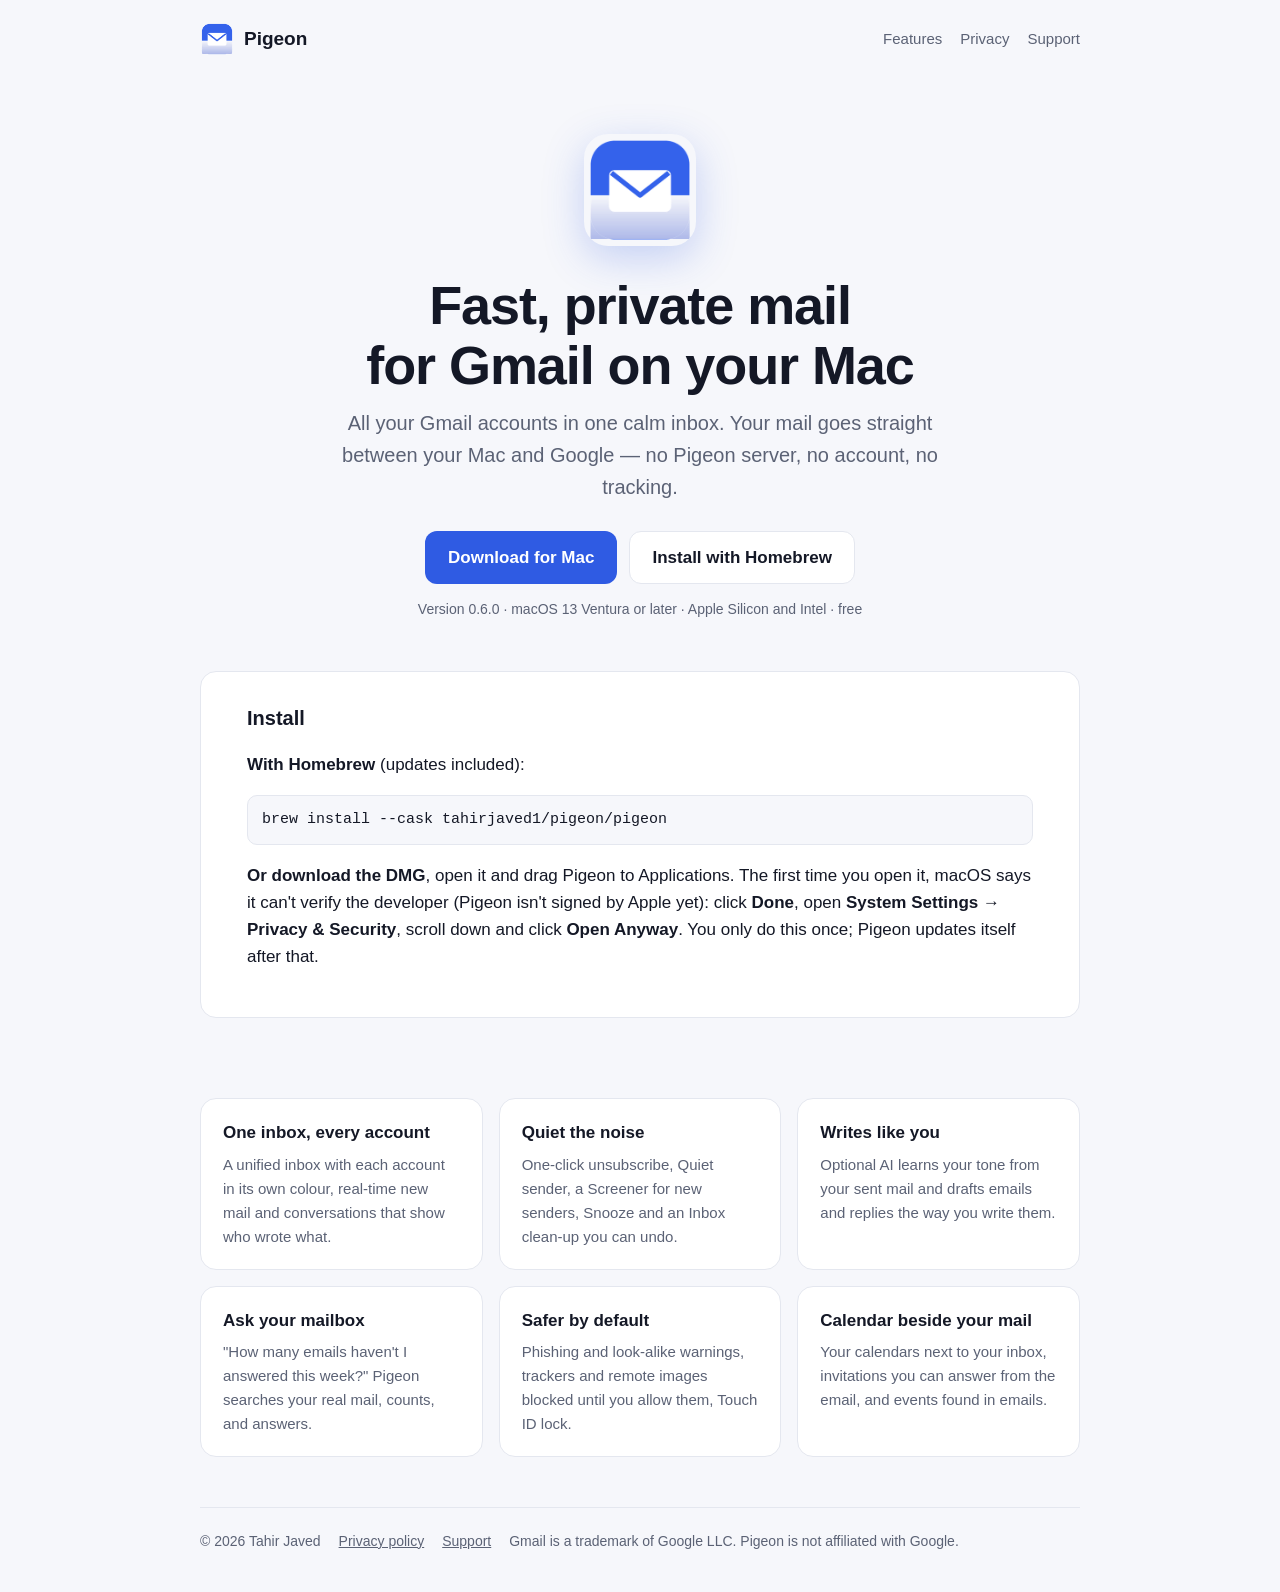
==== docs/index.html @ cb5333ca "Website for Pigeon 0.6.0" ====
<!doctype html>
<html lang="en">
<head>
<meta charset="utf-8">
<meta name="viewport" content="width=device-width, initial-scale=1">
<title>Pigeon — fast, private mail for Gmail on your Mac</title>
<meta name="description" content="Pigeon is a fast, private email app for Gmail on the Mac. No servers in between, no tracking.">
<link rel="icon" href="icon.png">
<link rel="stylesheet" href="site.css">
<!-- Google Search Console verification: paste the <meta name="google-site-verification" ...> tag here -->
</head>
<body>
<div class="wrap">
<header class="top">
  <a class="brand" href="index.html"><img src="icon.png" alt="">Pigeon</a>
  <nav><a href="index.html#features">Features</a><a href="privacy.html">Privacy</a><a href="support.html">Support</a></nav>
</header>
<section class="hero">
  <img src="icon.png" alt="Pigeon icon">
  <h1>Fast, private mail<br>for Gmail on your Mac</h1>
  <p>All your Gmail accounts in one calm inbox. Your mail goes straight between your Mac and Google — no Pigeon server, no account, no tracking.</p>
  <div class="cta">
    <a class="btn primary" href="https://github.com/tahirjaved1/pigeon/releases/latest/download/Pigeon.dmg">Download for Mac</a>
    <a class="btn" href="#install">Install with Homebrew</a>
  </div>
  <p class="small">Version 0.6.0 · macOS 13 Ventura or later · Apple Silicon and Intel · free</p>
</section>
<section class="doc" id="install">
  <h2 style="margin-top:0">Install</h2>
  <p><b>With Homebrew</b> (updates included):</p>
  <pre><code>brew install --cask tahirjaved1/pigeon/pigeon</code></pre>
  <p><b>Or download the DMG</b>, open it and drag Pigeon to Applications. The first time you open it, macOS says it can't verify the developer (Pigeon isn't signed by Apple yet): click <b>Done</b>, open <b>System Settings → Privacy &amp; Security</b>, scroll down and click <b>Open Anyway</b>. You only do this once; Pigeon updates itself after that.</p>
</section>
<section class="grid" id="features">
  <div class="card"><h3>One inbox, every account</h3><p>A unified inbox with each account in its own colour, real-time new mail and conversations that show who wrote what.</p></div>
  <div class="card"><h3>Quiet the noise</h3><p>One-click unsubscribe, Quiet sender, a Screener for new senders, Snooze and an Inbox clean-up you can undo.</p></div>
  <div class="card"><h3>Writes like you</h3><p>Optional AI learns your tone from your sent mail and drafts emails and replies the way you write them.</p></div>
  <div class="card"><h3>Ask your mailbox</h3><p>"How many emails haven't I answered this week?" Pigeon searches your real mail, counts, and answers.</p></div>
  <div class="card"><h3>Safer by default</h3><p>Phishing and look-alike warnings, trackers and remote images blocked until you allow them, Touch ID lock.</p></div>
  <div class="card"><h3>Calendar beside your mail</h3><p>Your calendars next to your inbox, invitations you can answer from the email, and events found in emails.</p></div>
</section>
<footer>
  <span>© 2026 Tahir Javed</span>
  <a href="privacy.html">Privacy policy</a>
  <a href="support.html">Support</a>
  <span>Gmail is a trademark of Google LLC. Pigeon is not affiliated with Google.</span>
</footer>
</div>
</body>
</html>
---- docs/site.css ----
:root { --bg: #f6f7fb; --pane: #fff; --text: #141826; --muted: #5b6275; --line: #e4e7ef; --accent: #2f5be3; --accent-soft: #e9eefc; }
@media (prefers-color-scheme: dark) { :root { --bg: #0f1117; --pane: #171a23; --text: #e9ebf2; --muted: #9aa1b5; --line: #262a36; --accent: #7c9bff; --accent-soft: #1d2440; } }
* { box-sizing: border-box; }
body { margin: 0; background: var(--bg); color: var(--text); font: 17px/1.6 -apple-system, BlinkMacSystemFont, "Inter", "Segoe UI", sans-serif; }
a { color: var(--accent); }
.wrap { max-width: 920px; margin: 0 auto; padding: 0 20px; }
header.top { display: flex; align-items: center; justify-content: space-between; padding: 22px 0; }
.brand { display: flex; align-items: center; gap: 10px; font-weight: 700; font-size: 19px; color: var(--text); text-decoration: none; }
.brand img { width: 34px; height: 34px; border-radius: 8px; }
nav a { margin-left: 18px; color: var(--muted); text-decoration: none; font-size: 15px; }
nav a:hover { color: var(--text); }
.hero { text-align: center; padding: 56px 0 40px; }
.hero img { width: 112px; height: 112px; border-radius: 24px; box-shadow: 0 12px 40px rgba(47, 91, 227, .25); }
.hero h1 { font-size: clamp(34px, 6vw, 54px); line-height: 1.1; margin: 22px 0 12px; letter-spacing: -.02em; }
.hero p { color: var(--muted); font-size: 20px; max-width: 620px; margin: 0 auto; }
.cta { display: flex; gap: 12px; justify-content: center; flex-wrap: wrap; margin-top: 28px; }
.btn { display: inline-flex; align-items: center; gap: 8px; padding: 12px 22px; border-radius: 12px; font-weight: 600; text-decoration: none; border: 1px solid var(--line); color: var(--text); background: var(--pane); }
.btn.primary { background: var(--accent); color: #fff; border-color: transparent; }
.small { font-size: 14px; color: var(--muted); }
.grid { display: grid; grid-template-columns: repeat(auto-fit, minmax(250px, 1fr)); gap: 16px; padding: 30px 0 50px; }
.card { background: var(--pane); border: 1px solid var(--line); border-radius: 16px; padding: 20px 22px; }
.card h3 { margin: 0 0 6px; font-size: 17px; }
.card p { margin: 0; color: var(--muted); font-size: 15px; }
.doc { background: var(--pane); border: 1px solid var(--line); border-radius: 16px; padding: 30px clamp(20px, 5vw, 46px); margin: 10px 0 50px; }
.doc h1 { margin-top: 0; letter-spacing: -.01em; }
.doc h2 { font-size: 20px; margin-top: 32px; }
.doc .box { background: var(--accent-soft); border-radius: 12px; padding: 14px 18px; }
footer { border-top: 1px solid var(--line); padding: 22px 0 40px; color: var(--muted); font-size: 14px; display: flex; gap: 18px; flex-wrap: wrap; }
footer a { color: var(--muted); }
.hero p.small { font-size: 14px; margin-top: 14px; }
pre { background: var(--bg); border: 1px solid var(--line); border-radius: 10px; padding: 12px 14px; overflow-x: auto; font-size: 15px; }
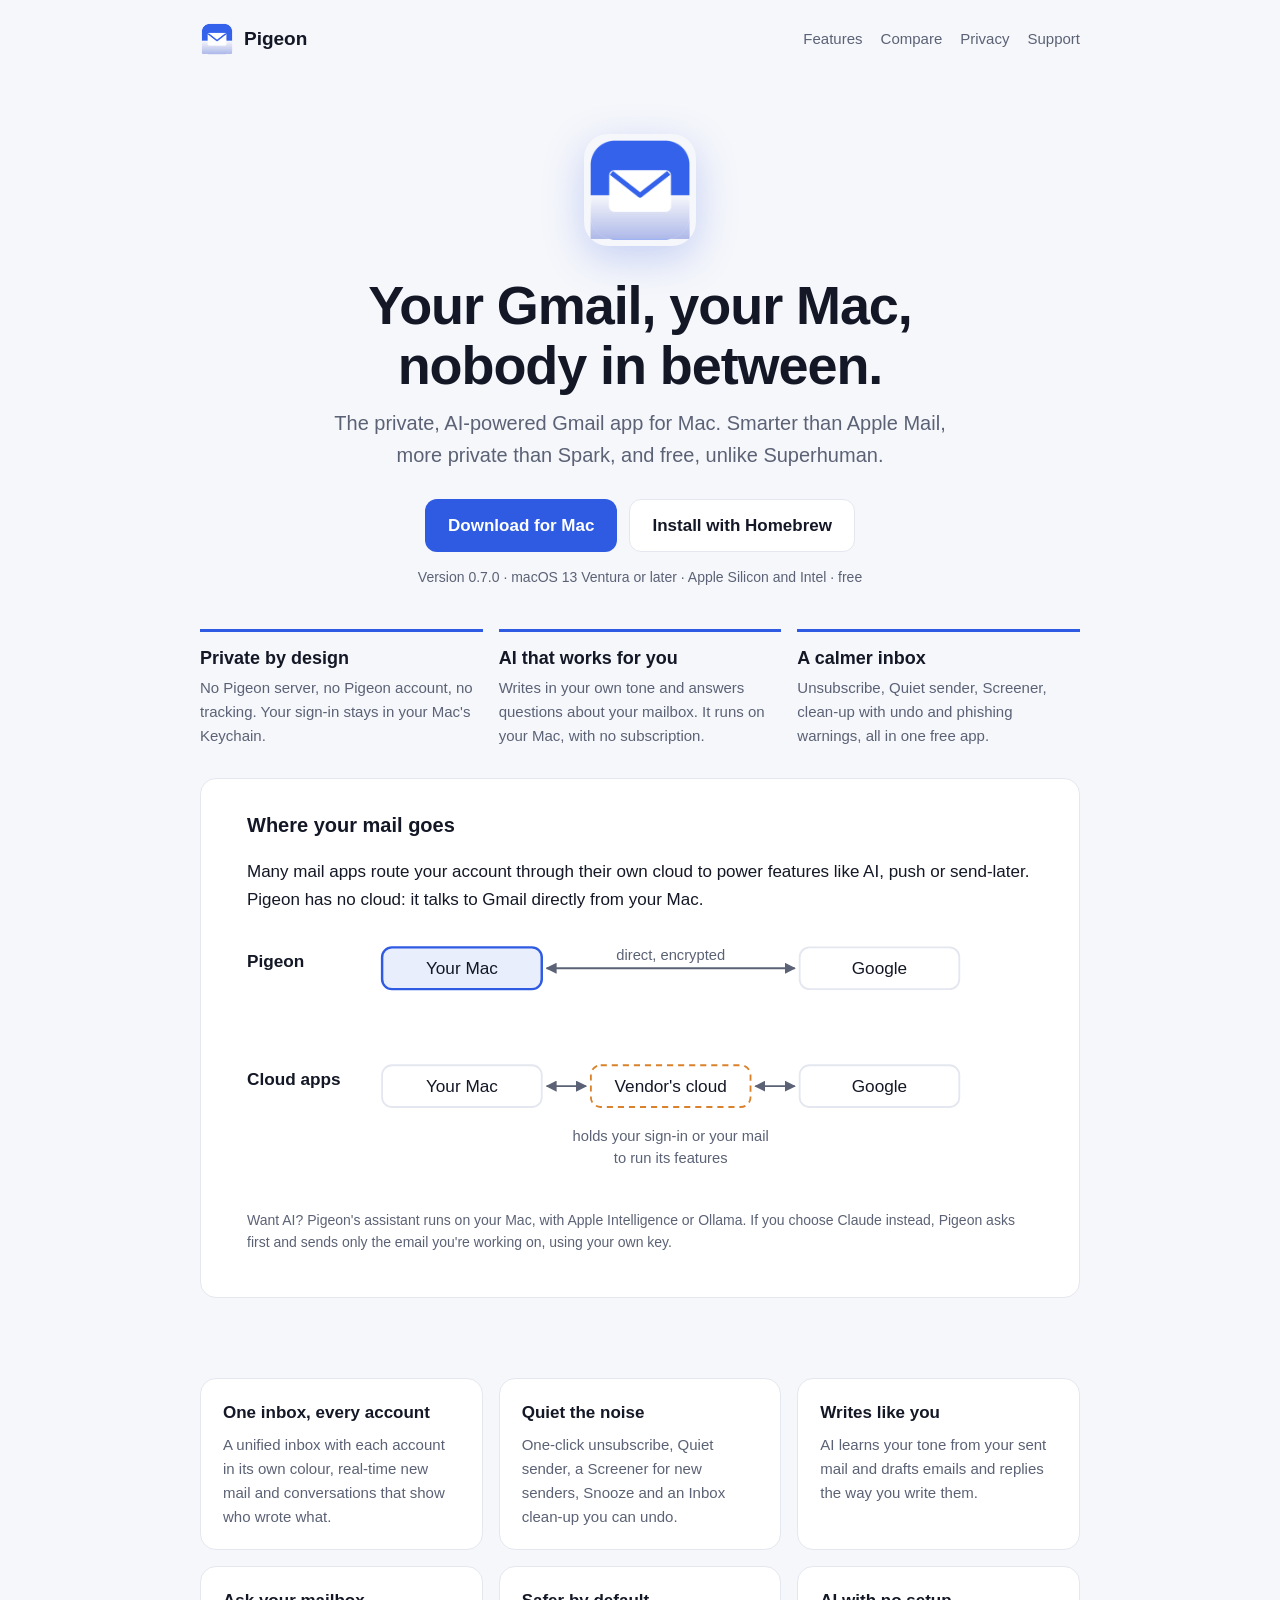
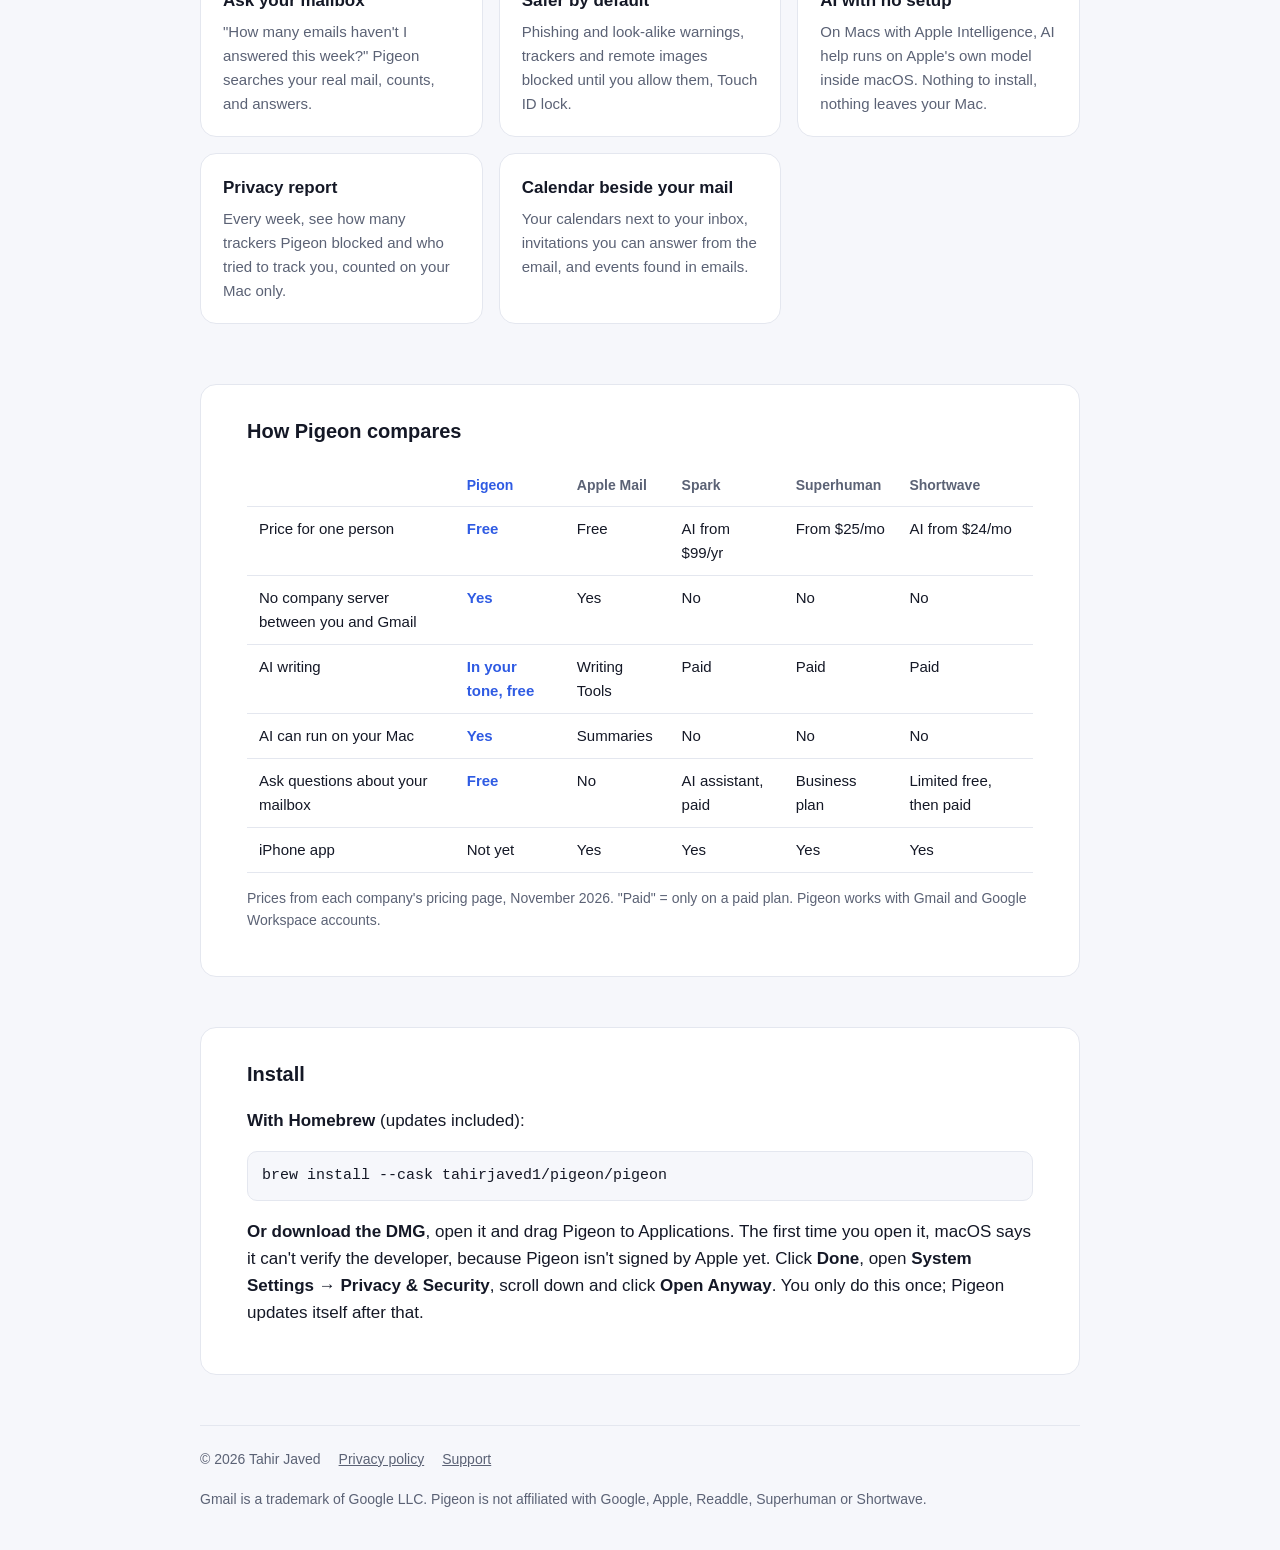
==== commit 69f331eb: "Website for Pigeon 0.7.0" ====
--- a/docs/index.html
+++ b/docs/index.html
@@ -3,8 +3,8 @@
 <head>
 <meta charset="utf-8">
 <meta name="viewport" content="width=device-width, initial-scale=1">
-<title>Pigeon — fast, private mail for Gmail on your Mac</title>
-<meta name="description" content="Pigeon is a fast, private email app for Gmail on the Mac. No servers in between, no tracking.">
+<title>Pigeon — private, AI-powered Gmail for your Mac</title>
+<meta name="description" content="Pigeon is a free, private Gmail app for the Mac with an AI assistant that writes like you. No Pigeon server, no account, no tracking.">
 <link rel="icon" href="icon.png">
 <link rel="stylesheet" href="site.css">
 <!-- Google Search Console verification: paste the <meta name="google-site-verification" ...> tag here -->
@@ -13,37 +13,89 @@
 <div class="wrap">
 <header class="top">
   <a class="brand" href="index.html"><img src="icon.png" alt="">Pigeon</a>
-  <nav><a href="index.html#features">Features</a><a href="privacy.html">Privacy</a><a href="support.html">Support</a></nav>
+  <nav><a href="#features">Features</a><a href="#compare">Compare</a><a href="privacy.html">Privacy</a><a href="support.html">Support</a></nav>
 </header>
+
 <section class="hero">
   <img src="icon.png" alt="Pigeon icon">
-  <h1>Fast, private mail<br>for Gmail on your Mac</h1>
-  <p>All your Gmail accounts in one calm inbox. Your mail goes straight between your Mac and Google — no Pigeon server, no account, no tracking.</p>
+  <h1>Your Gmail, your Mac,<br>nobody in between.</h1>
+  <p>The private, AI-powered Gmail app for Mac. Smarter than Apple Mail, more private than Spark, and free, unlike Superhuman.</p>
   <div class="cta">
     <a class="btn primary" href="https://github.com/tahirjaved1/pigeon/releases/latest/download/Pigeon.dmg">Download for Mac</a>
     <a class="btn" href="#install">Install with Homebrew</a>
   </div>
-  <p class="small">Version 0.6.0 · macOS 13 Ventura or later · Apple Silicon and Intel · free</p>
+  <p class="small">Version 0.7.0 · macOS 13 Ventura or later · Apple Silicon and Intel · free</p>
 </section>
+
+<section class="usp">
+  <div><h3>Private by design</h3><p>No Pigeon server, no Pigeon account, no tracking. Your sign-in stays in your Mac's Keychain.</p></div>
+  <div><h3>AI that works for you</h3><p>Writes in your own tone and answers questions about your mailbox. It runs on your Mac, with no subscription.</p></div>
+  <div><h3>A calmer inbox</h3><p>Unsubscribe, Quiet sender, Screener, clean-up with undo and phishing warnings, all in one free app.</p></div>
+</section>
+
+<section class="doc" id="where">
+  <h2 style="margin-top:0">Where your mail goes</h2>
+  <p>Many mail apps route your account through their own cloud to power features like AI, push or send-later. Pigeon has no cloud: it talks to Gmail directly from your Mac.</p>
+  <svg class="flow" viewBox="0 0 640 196" role="img" aria-label="Pigeon connects your Mac straight to Google; cloud mail apps put their own servers in between">
+    <defs><marker id="ar" viewBox="0 0 10 10" refX="9" refY="5" markerWidth="6" markerHeight="6" orient="auto-start-reverse"><path d="M0 0L10 5L0 10z" class="fl-line-fill"/></marker></defs>
+    <text x="0" y="22" class="fl-h">Pigeon</text>
+    <rect x="110" y="6" width="130" height="34" rx="8" class="fl-box accent"/><text x="175" y="28" class="fl-t">Your Mac</text>
+    <rect x="450" y="6" width="130" height="34" rx="8" class="fl-box"/><text x="515" y="28" class="fl-t">Google</text>
+    <path d="M244 23H446" class="fl-line" marker-end="url(#ar)" marker-start="url(#ar)"/>
+    <text x="345" y="16" class="fl-s">direct, encrypted</text>
+    <text x="0" y="118" class="fl-h">Cloud apps</text>
+    <rect x="110" y="102" width="130" height="34" rx="8" class="fl-box"/><text x="175" y="124" class="fl-t">Your Mac</text>
+    <rect x="280" y="102" width="130" height="34" rx="8" class="fl-box warn"/><text x="345" y="124" class="fl-t">Vendor's cloud</text>
+    <rect x="450" y="102" width="130" height="34" rx="8" class="fl-box"/><text x="515" y="124" class="fl-t">Google</text>
+    <path d="M244 119H276" class="fl-line" marker-end="url(#ar)" marker-start="url(#ar)"/>
+    <path d="M414 119H446" class="fl-line" marker-end="url(#ar)" marker-start="url(#ar)"/>
+    <text x="345" y="164" class="fl-s">holds your sign-in or your mail</text>
+    <text x="345" y="182" class="fl-s">to run its features</text>
+  </svg>
+  <p class="small">Want AI? Pigeon's assistant runs on your Mac, with Apple Intelligence or Ollama. If you choose Claude instead, Pigeon asks first and sends only the email you're working on, using your own key.</p>
+</section>
+
+<section class="grid" id="features">
+  <div class="card"><h3>One inbox, every account</h3><p>A unified inbox with each account in its own colour, real-time new mail and conversations that show who wrote what.</p></div>
+  <div class="card"><h3>Quiet the noise</h3><p>One-click unsubscribe, Quiet sender, a Screener for new senders, Snooze and an Inbox clean-up you can undo.</p></div>
+  <div class="card"><h3>Writes like you</h3><p>AI learns your tone from your sent mail and drafts emails and replies the way you write them.</p></div>
+  <div class="card"><h3>Ask your mailbox</h3><p>"How many emails haven't I answered this week?" Pigeon searches your real mail, counts, and answers.</p></div>
+  <div class="card"><h3>Safer by default</h3><p>Phishing and look-alike warnings, trackers and remote images blocked until you allow them, Touch ID lock.</p></div>
+  <div class="card"><h3>AI with no setup</h3><p>On Macs with Apple Intelligence, AI help runs on Apple's own model inside macOS. Nothing to install, nothing leaves your Mac.</p></div>
+  <div class="card"><h3>Privacy report</h3><p>Every week, see how many trackers Pigeon blocked and who tried to track you, counted on your Mac only.</p></div>
+  <div class="card"><h3>Calendar beside your mail</h3><p>Your calendars next to your inbox, invitations you can answer from the email, and events found in emails.</p></div>
+</section>
+
+<section class="doc" id="compare">
+  <h2 style="margin-top:0">How Pigeon compares</h2>
+  <div class="tbl">
+  <table>
+    <thead><tr><th></th><th>Pigeon</th><th>Apple Mail</th><th>Spark</th><th>Superhuman</th><th>Shortwave</th></tr></thead>
+    <tbody>
+      <tr><th>Price for one person</th><td class="yes">Free</td><td>Free</td><td>AI from $99/yr</td><td>From $25/mo</td><td>AI from $24/mo</td></tr>
+      <tr><th>No company server between you and Gmail</th><td class="yes">Yes</td><td>Yes</td><td>No</td><td>No</td><td>No</td></tr>
+      <tr><th>AI writing</th><td class="yes">In your tone, free</td><td>Writing Tools</td><td>Paid</td><td>Paid</td><td>Paid</td></tr>
+      <tr><th>AI can run on your Mac</th><td class="yes">Yes</td><td>Summaries</td><td>No</td><td>No</td><td>No</td></tr>
+      <tr><th>Ask questions about your mailbox</th><td class="yes">Free</td><td>No</td><td>AI assistant, paid</td><td>Business plan</td><td>Limited free, then paid</td></tr>
+      <tr><th>iPhone app</th><td>Not yet</td><td>Yes</td><td>Yes</td><td>Yes</td><td>Yes</td></tr>
+    </tbody>
+  </table>
+  </div>
+  <p class="small">Prices from each company's pricing page, November 2026. "Paid" = only on a paid plan. Pigeon works with Gmail and Google Workspace accounts.</p>
+</section>
+
 <section class="doc" id="install">
   <h2 style="margin-top:0">Install</h2>
   <p><b>With Homebrew</b> (updates included):</p>
   <pre><code>brew install --cask tahirjaved1/pigeon/pigeon</code></pre>
-  <p><b>Or download the DMG</b>, open it and drag Pigeon to Applications. The first time you open it, macOS says it can't verify the developer (Pigeon isn't signed by Apple yet): click <b>Done</b>, open <b>System Settings → Privacy &amp; Security</b>, scroll down and click <b>Open Anyway</b>. You only do this once; Pigeon updates itself after that.</p>
+  <p><b>Or download the DMG</b>, open it and drag Pigeon to Applications. The first time you open it, macOS says it can't verify the developer, because Pigeon isn't signed by Apple yet. Click <b>Done</b>, open <b>System Settings → Privacy &amp; Security</b>, scroll down and click <b>Open Anyway</b>. You only do this once; Pigeon updates itself after that.</p>
 </section>
-<section class="grid" id="features">
-  <div class="card"><h3>One inbox, every account</h3><p>A unified inbox with each account in its own colour, real-time new mail and conversations that show who wrote what.</p></div>
-  <div class="card"><h3>Quiet the noise</h3><p>One-click unsubscribe, Quiet sender, a Screener for new senders, Snooze and an Inbox clean-up you can undo.</p></div>
-  <div class="card"><h3>Writes like you</h3><p>Optional AI learns your tone from your sent mail and drafts emails and replies the way you write them.</p></div>
-  <div class="card"><h3>Ask your mailbox</h3><p>"How many emails haven't I answered this week?" Pigeon searches your real mail, counts, and answers.</p></div>
-  <div class="card"><h3>Safer by default</h3><p>Phishing and look-alike warnings, trackers and remote images blocked until you allow them, Touch ID lock.</p></div>
-  <div class="card"><h3>Calendar beside your mail</h3><p>Your calendars next to your inbox, invitations you can answer from the email, and events found in emails.</p></div>
-</section>
+
 <footer>
   <span>© 2026 Tahir Javed</span>
   <a href="privacy.html">Privacy policy</a>
   <a href="support.html">Support</a>
-  <span>Gmail is a trademark of Google LLC. Pigeon is not affiliated with Google.</span>
+  <span>Gmail is a trademark of Google LLC. Pigeon is not affiliated with Google, Apple, Readdle, Superhuman or Shortwave.</span>
 </footer>
 </div>
 </body>
--- a/docs/site.css
+++ b/docs/site.css
@@ -29,3 +29,27 @@
 footer a { color: var(--muted); }
 .hero p.small { font-size: 14px; margin-top: 14px; }
 pre { background: var(--bg); border: 1px solid var(--line); border-radius: 10px; padding: 12px 14px; overflow-x: auto; font-size: 15px; }
+.usp { display: grid; grid-template-columns: repeat(auto-fit, minmax(240px, 1fr)); gap: 16px; margin: 0 0 30px; }
+.usp div { border-top: 3px solid var(--accent); padding-top: 12px; }
+.usp h3 { margin: 0 0 4px; font-size: 18px; }
+.usp p { margin: 0; color: var(--muted); font-size: 15px; }
+.flow { width: 100%; height: auto; margin: 10px 0 6px; }
+.fl-h { font-size: 14px; font-weight: 700; fill: var(--text); }
+.fl-t { font-size: 14px; text-anchor: middle; fill: var(--text); }
+.fl-s { font-size: 12px; text-anchor: middle; fill: var(--muted); }
+.fl-box { fill: none; stroke: var(--line); stroke-width: 1.5; }
+.fl-box.accent { stroke: var(--accent); fill: var(--accent-soft); stroke-width: 2; }
+.fl-box.warn { stroke: #d9822b; stroke-dasharray: 5 4; stroke-width: 1.5; }
+.fl-line { stroke: var(--muted); stroke-width: 1.5; fill: none; }
+.fl-line-fill { fill: var(--muted); }
+.tbl { overflow-x: auto; }
+.doc table { width: 100%; border-collapse: collapse; font-size: 15px; min-width: 560px; }
+.doc th, .doc td { padding: 10px 12px; border-bottom: 1px solid var(--line); text-align: left; vertical-align: top; }
+.doc thead th { font-size: 14px; color: var(--muted); }
+.doc thead th:nth-child(2), .doc td.yes { color: var(--accent); font-weight: 700; }
+.doc tbody th { font-weight: 500; }
+@media (max-width: 560px) {
+  header.top { flex-wrap: wrap; gap: 8px; }
+  nav a { margin: 0 14px 0 0; font-size: 14px; }
+  .fl-t { font-size: 18px; } .fl-h { font-size: 18px; } .fl-s { font-size: 15px; }
+}
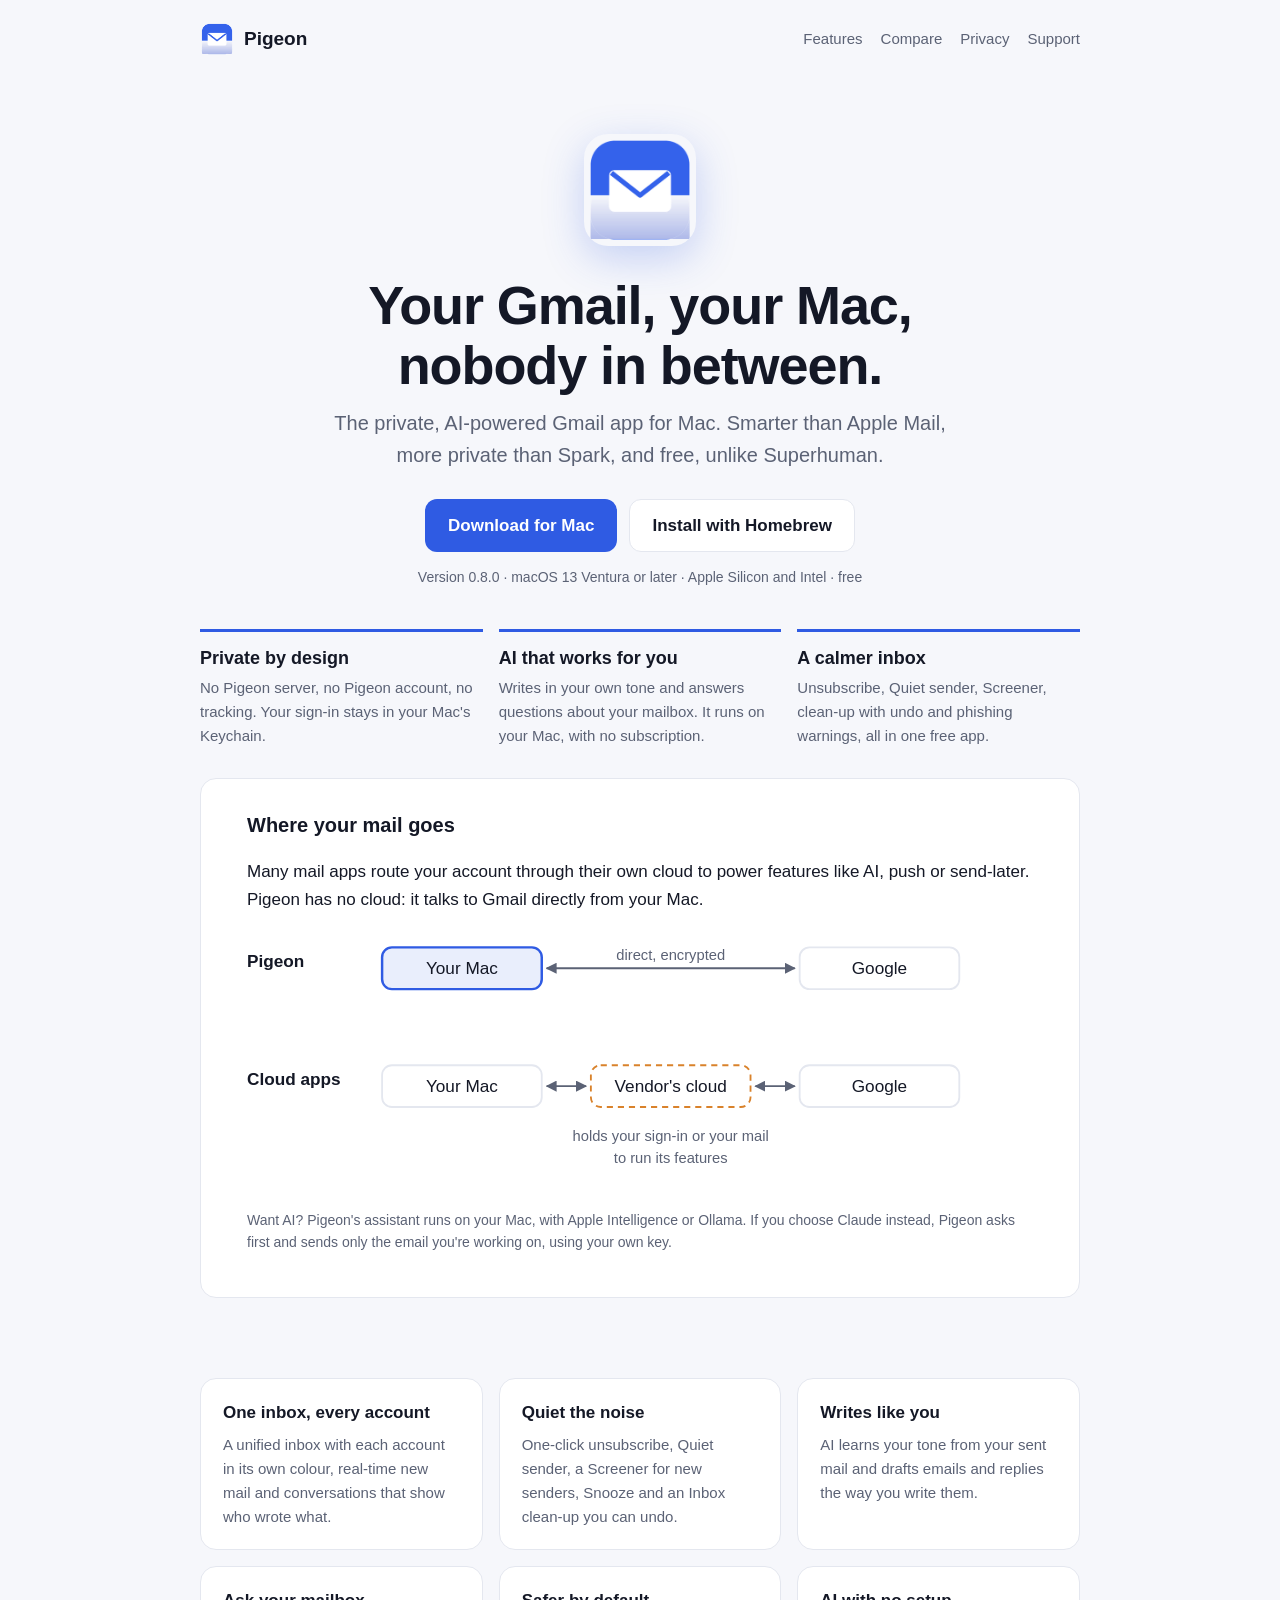
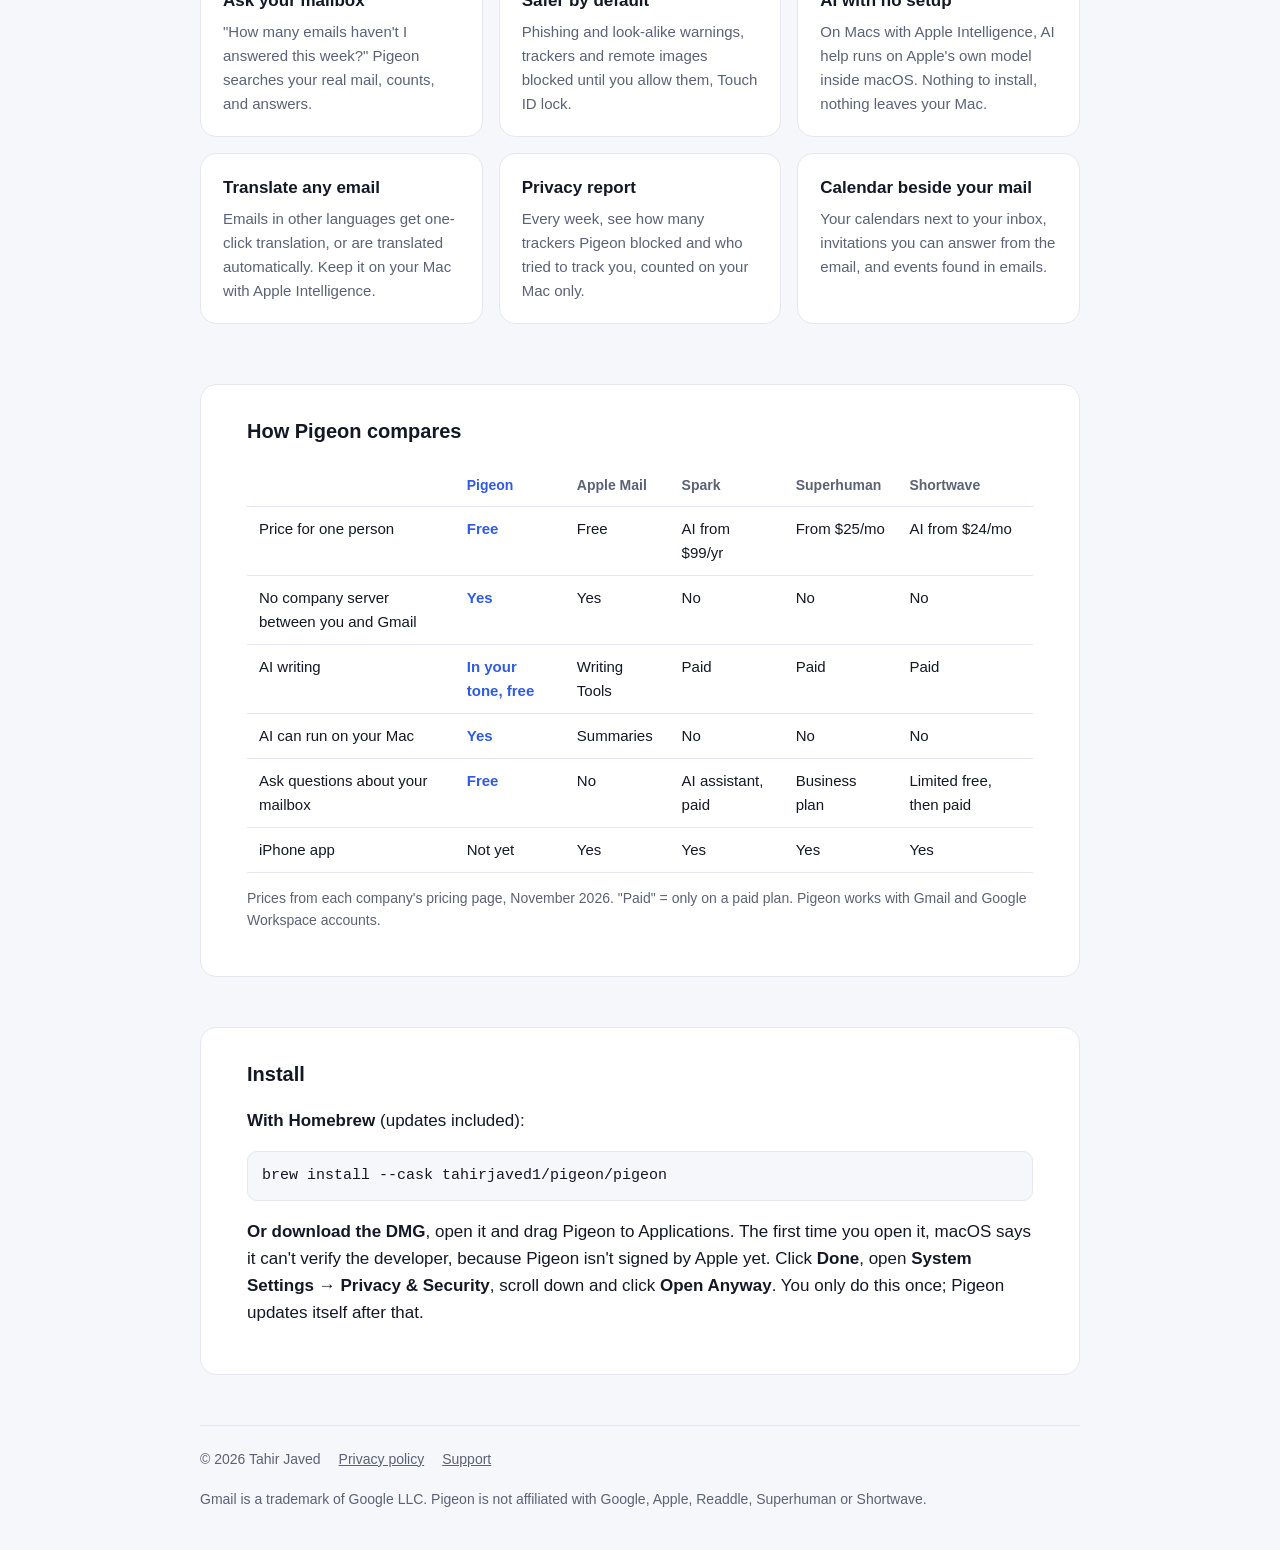
==== commit e0122463: "Website for Pigeon 0.8.0" ====
--- a/docs/index.html
+++ b/docs/index.html
@@ -24,7 +24,7 @@
     <a class="btn primary" href="https://github.com/tahirjaved1/pigeon/releases/latest/download/Pigeon.dmg">Download for Mac</a>
     <a class="btn" href="#install">Install with Homebrew</a>
   </div>
-  <p class="small">Version 0.7.0 · macOS 13 Ventura or later · Apple Silicon and Intel · free</p>
+  <p class="small">Version 0.8.0 · macOS 13 Ventura or later · Apple Silicon and Intel · free</p>
 </section>
 
 <section class="usp">
@@ -62,6 +62,7 @@
   <div class="card"><h3>Ask your mailbox</h3><p>"How many emails haven't I answered this week?" Pigeon searches your real mail, counts, and answers.</p></div>
   <div class="card"><h3>Safer by default</h3><p>Phishing and look-alike warnings, trackers and remote images blocked until you allow them, Touch ID lock.</p></div>
   <div class="card"><h3>AI with no setup</h3><p>On Macs with Apple Intelligence, AI help runs on Apple's own model inside macOS. Nothing to install, nothing leaves your Mac.</p></div>
+  <div class="card"><h3>Translate any email</h3><p>Emails in other languages get one-click translation, or are translated automatically. Keep it on your Mac with Apple Intelligence.</p></div>
   <div class="card"><h3>Privacy report</h3><p>Every week, see how many trackers Pigeon blocked and who tried to track you, counted on your Mac only.</p></div>
   <div class="card"><h3>Calendar beside your mail</h3><p>Your calendars next to your inbox, invitations you can answer from the email, and events found in emails.</p></div>
 </section>
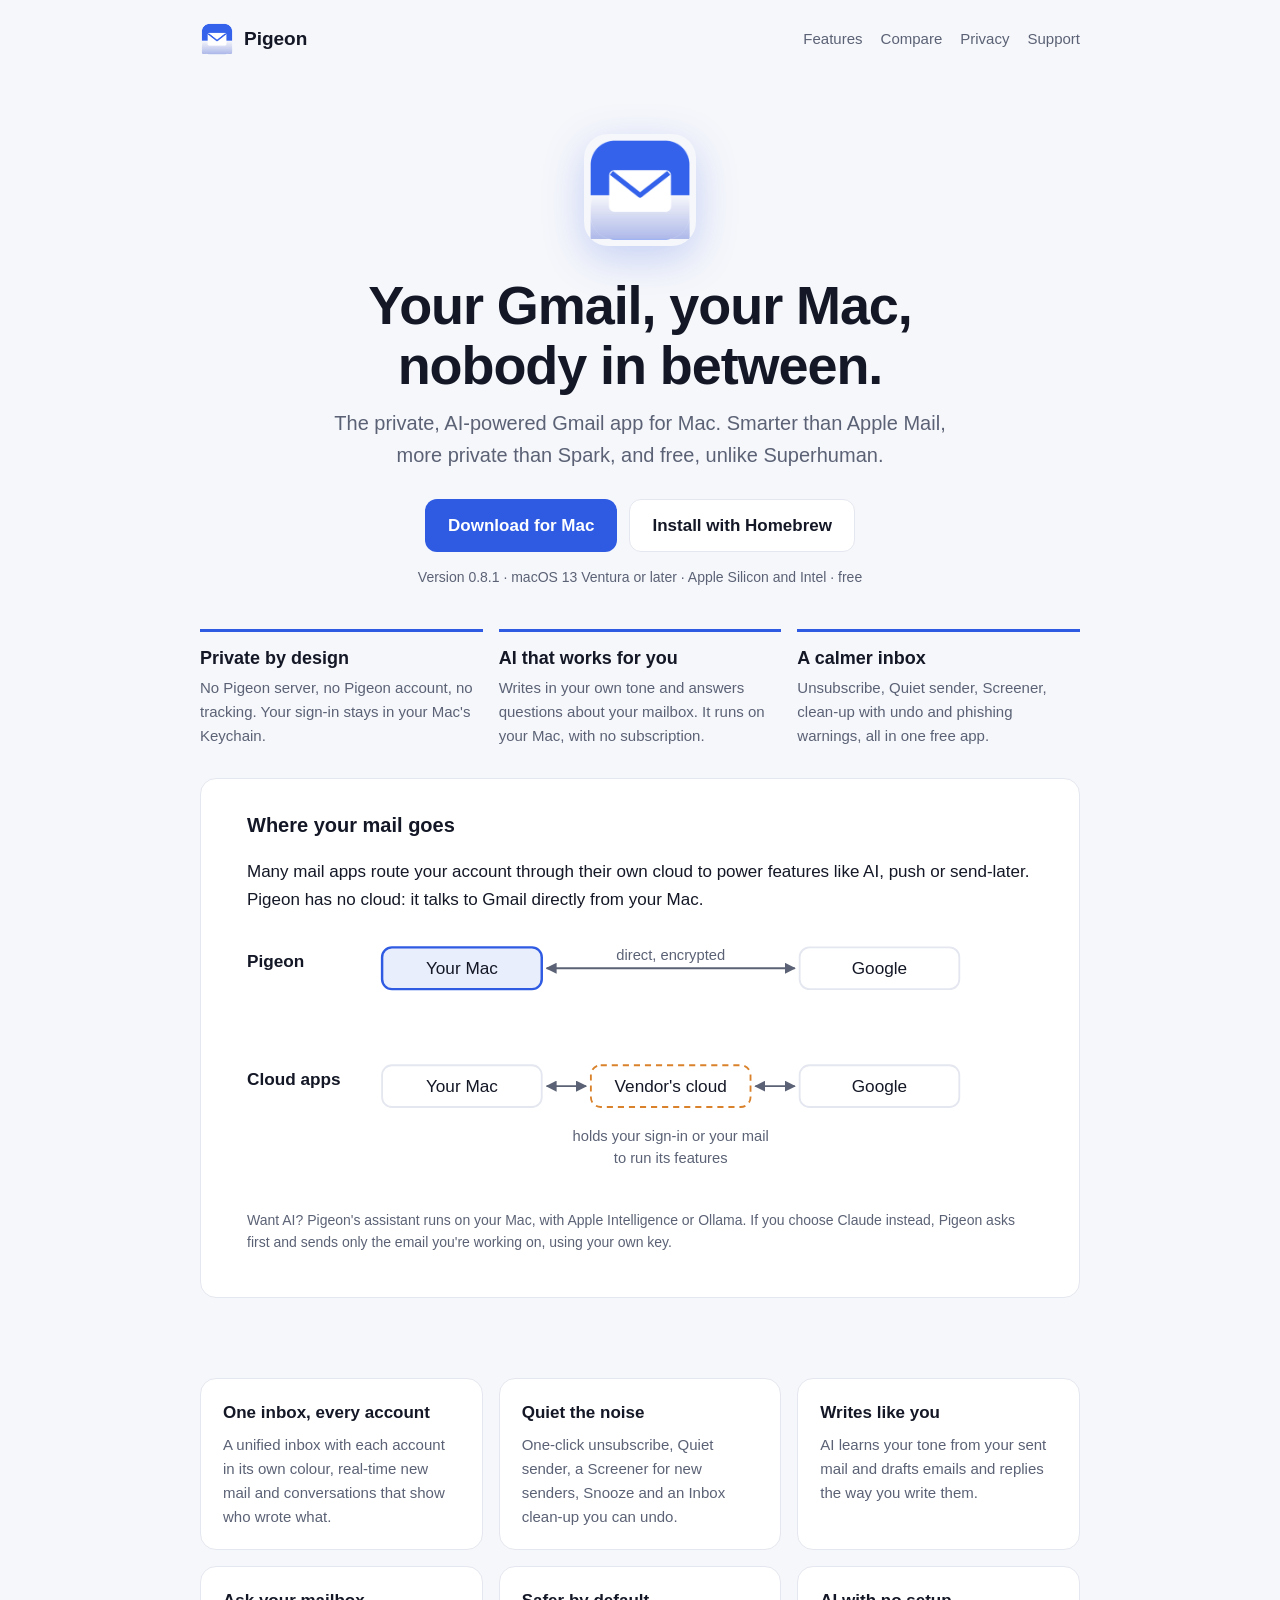
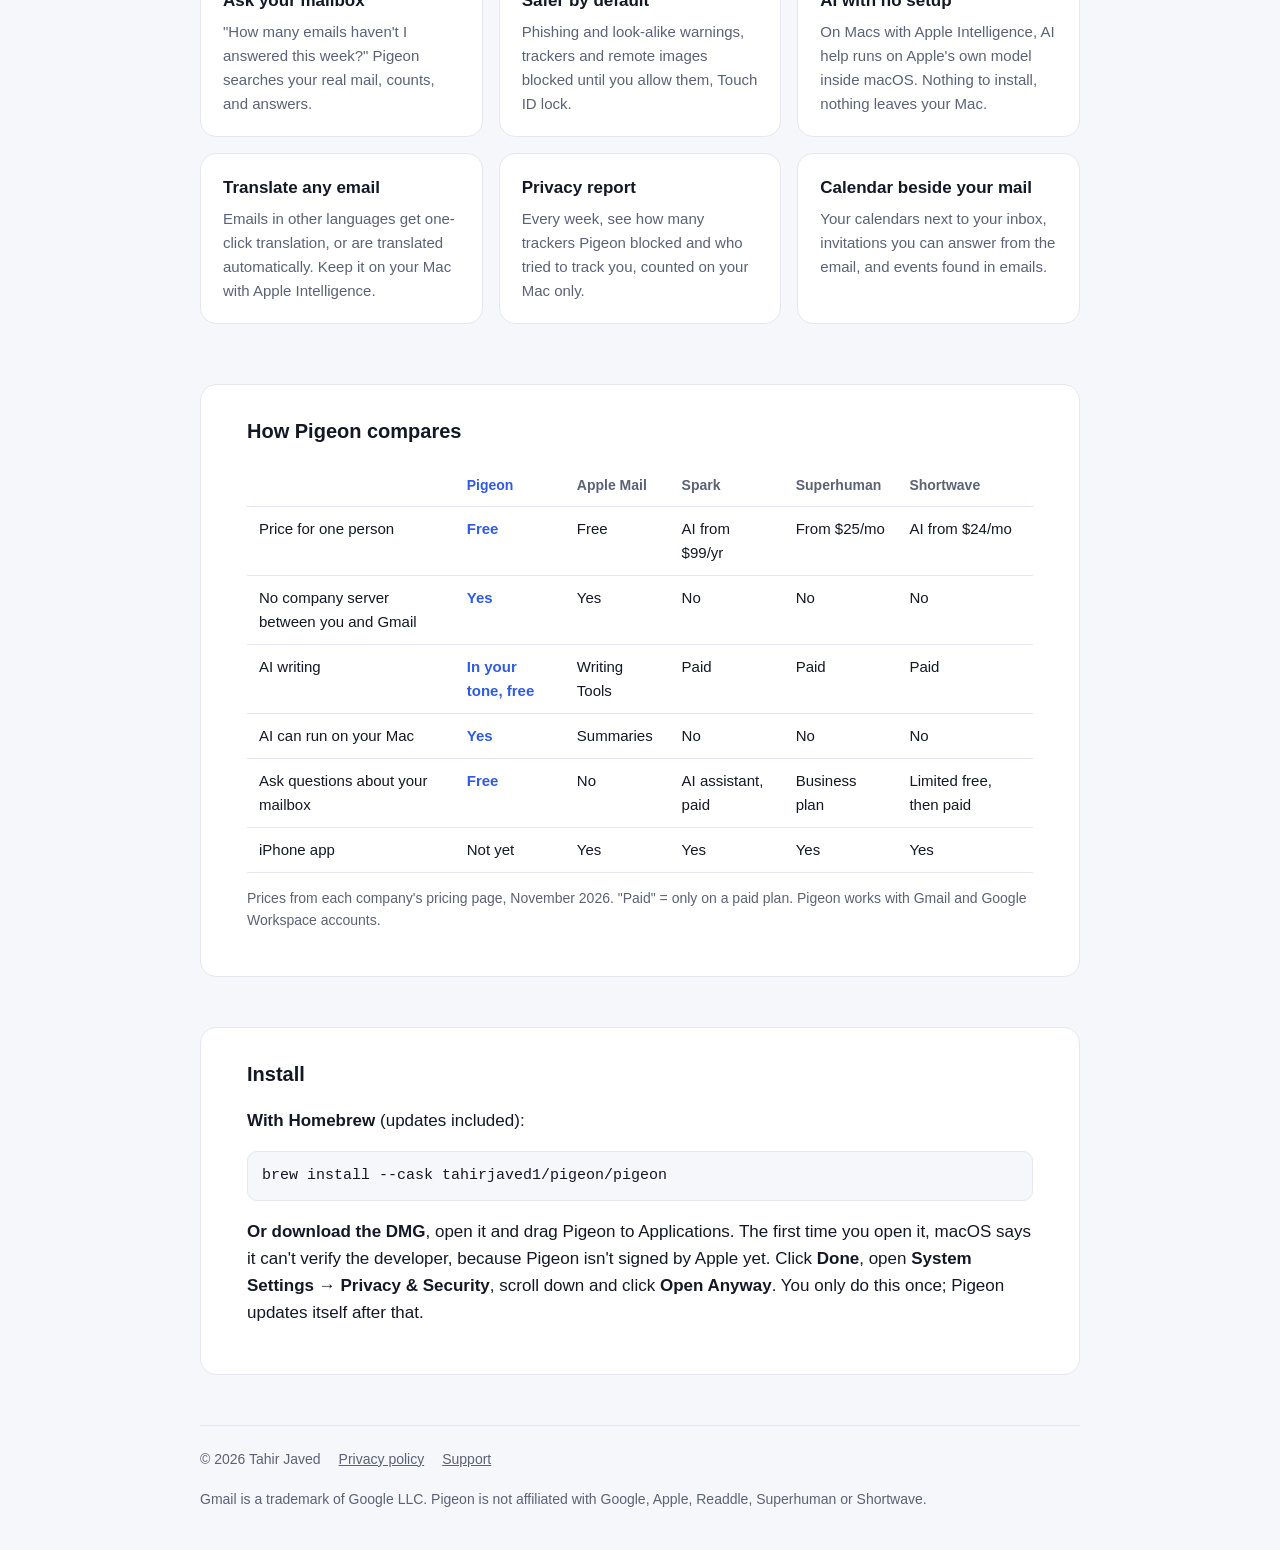
==== commit 821b2ff6: "Website for Pigeon 0.8.1" ====
--- a/docs/index.html
+++ b/docs/index.html
@@ -24,7 +24,7 @@
     <a class="btn primary" href="https://github.com/tahirjaved1/pigeon/releases/latest/download/Pigeon.dmg">Download for Mac</a>
     <a class="btn" href="#install">Install with Homebrew</a>
   </div>
-  <p class="small">Version 0.8.0 · macOS 13 Ventura or later · Apple Silicon and Intel · free</p>
+  <p class="small">Version 0.8.1 · macOS 13 Ventura or later · Apple Silicon and Intel · free</p>
 </section>
 
 <section class="usp">
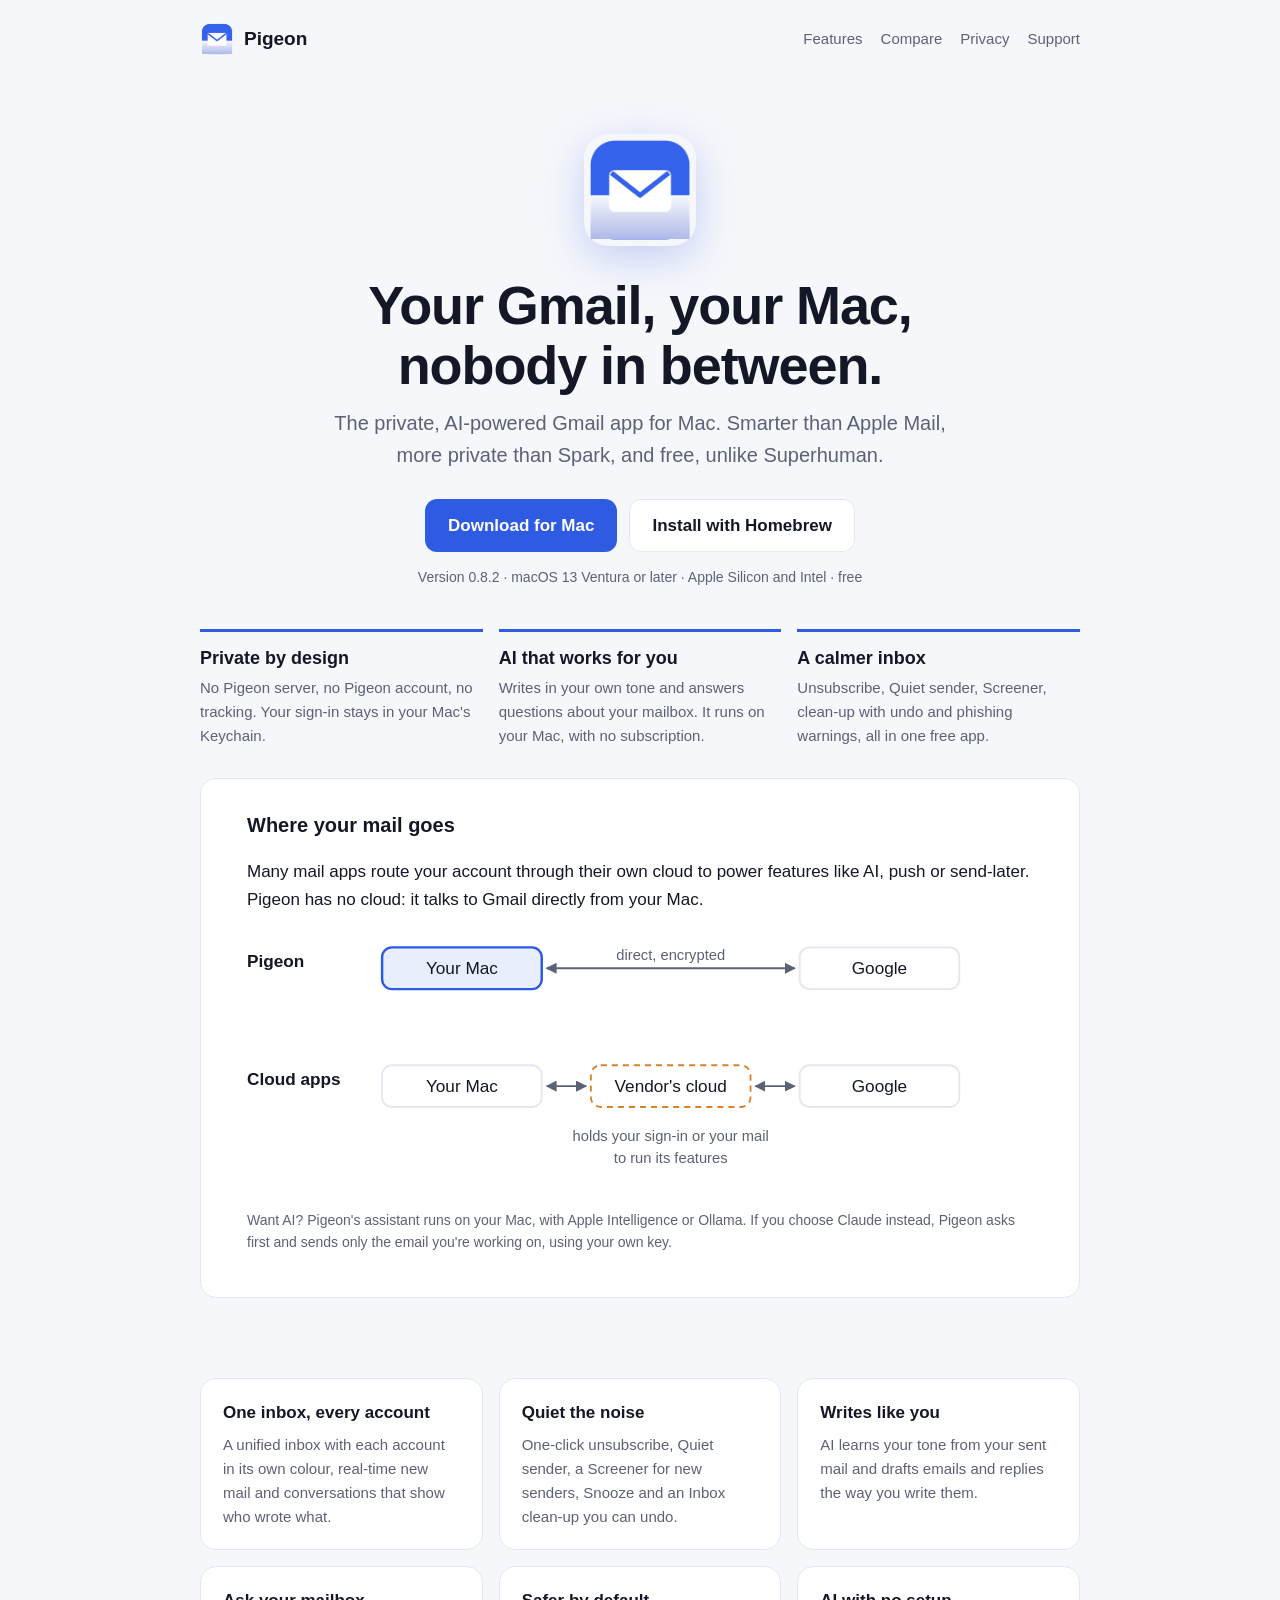
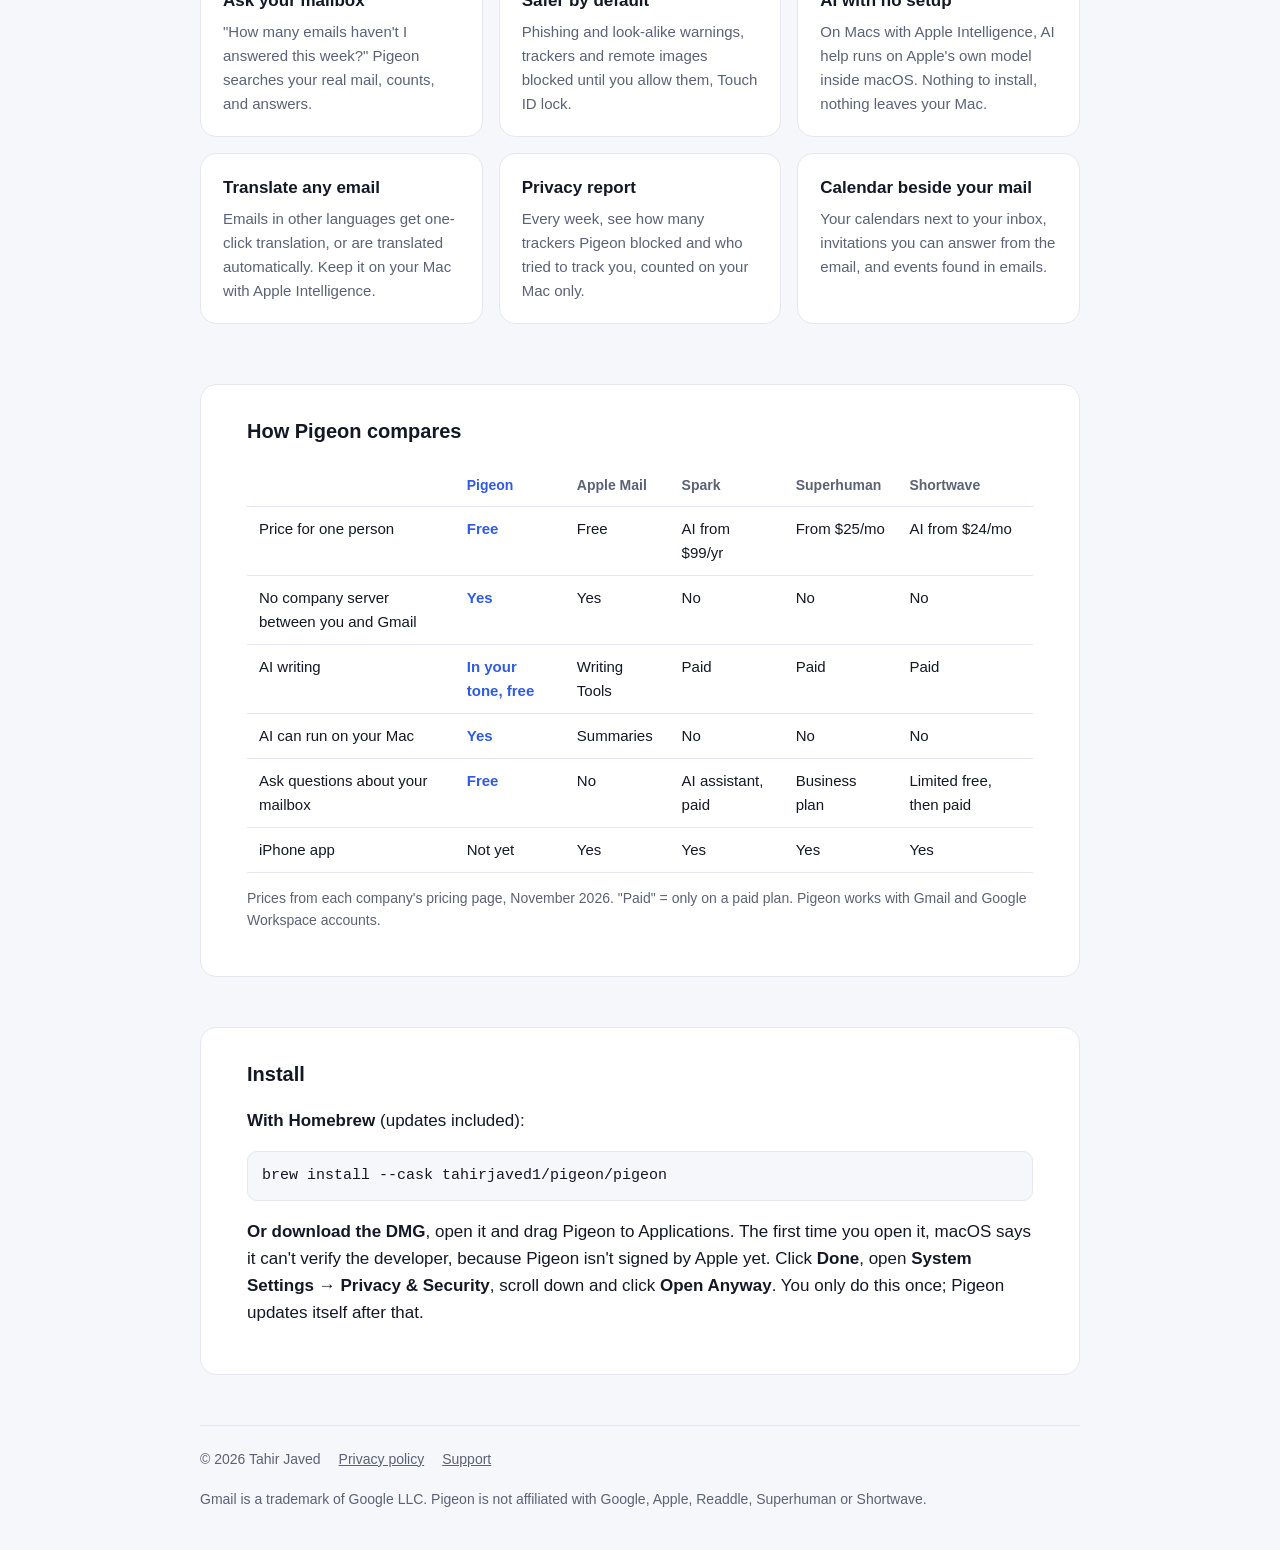
==== commit d90850f1: "Website for Pigeon 0.8.2" ====
--- a/docs/index.html
+++ b/docs/index.html
@@ -24,7 +24,7 @@
     <a class="btn primary" href="https://github.com/tahirjaved1/pigeon/releases/latest/download/Pigeon.dmg">Download for Mac</a>
     <a class="btn" href="#install">Install with Homebrew</a>
   </div>
-  <p class="small">Version 0.8.1 · macOS 13 Ventura or later · Apple Silicon and Intel · free</p>
+  <p class="small">Version 0.8.2 · macOS 13 Ventura or later · Apple Silicon and Intel · free</p>
 </section>
 
 <section class="usp">
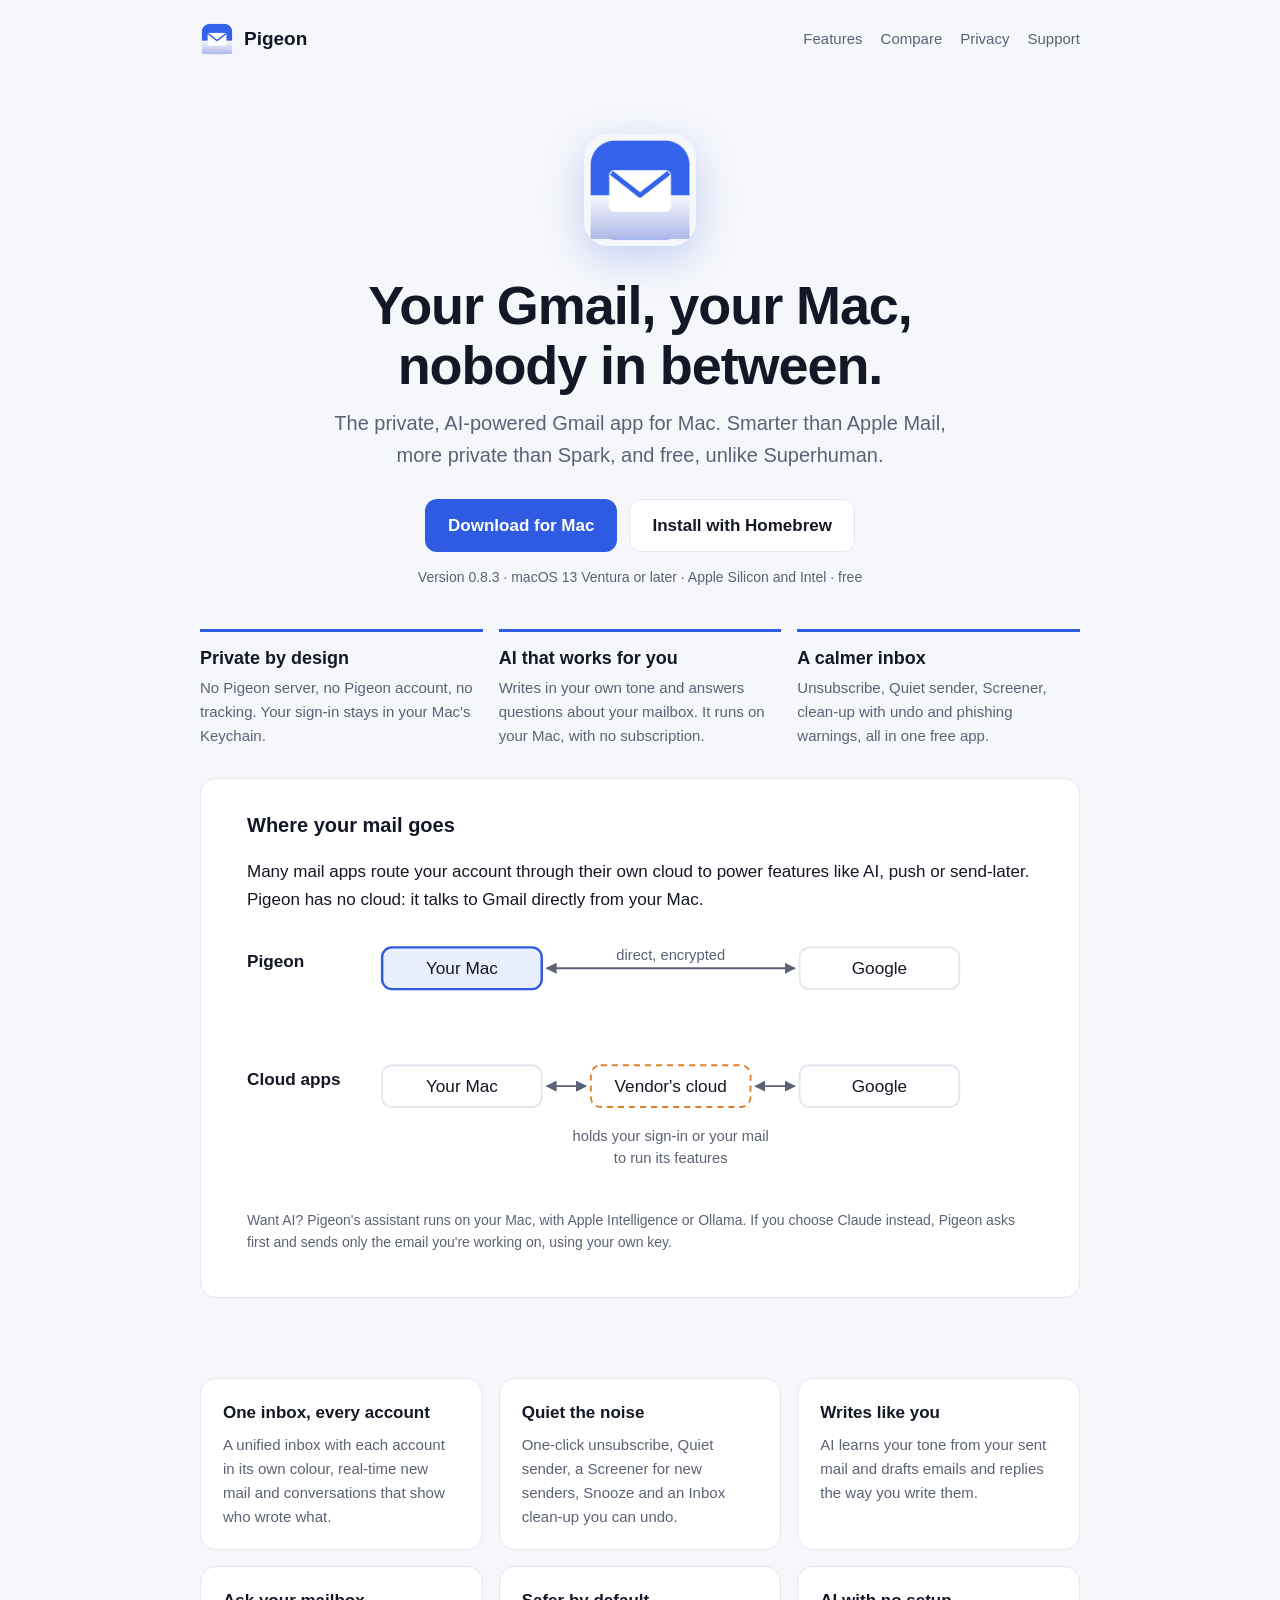
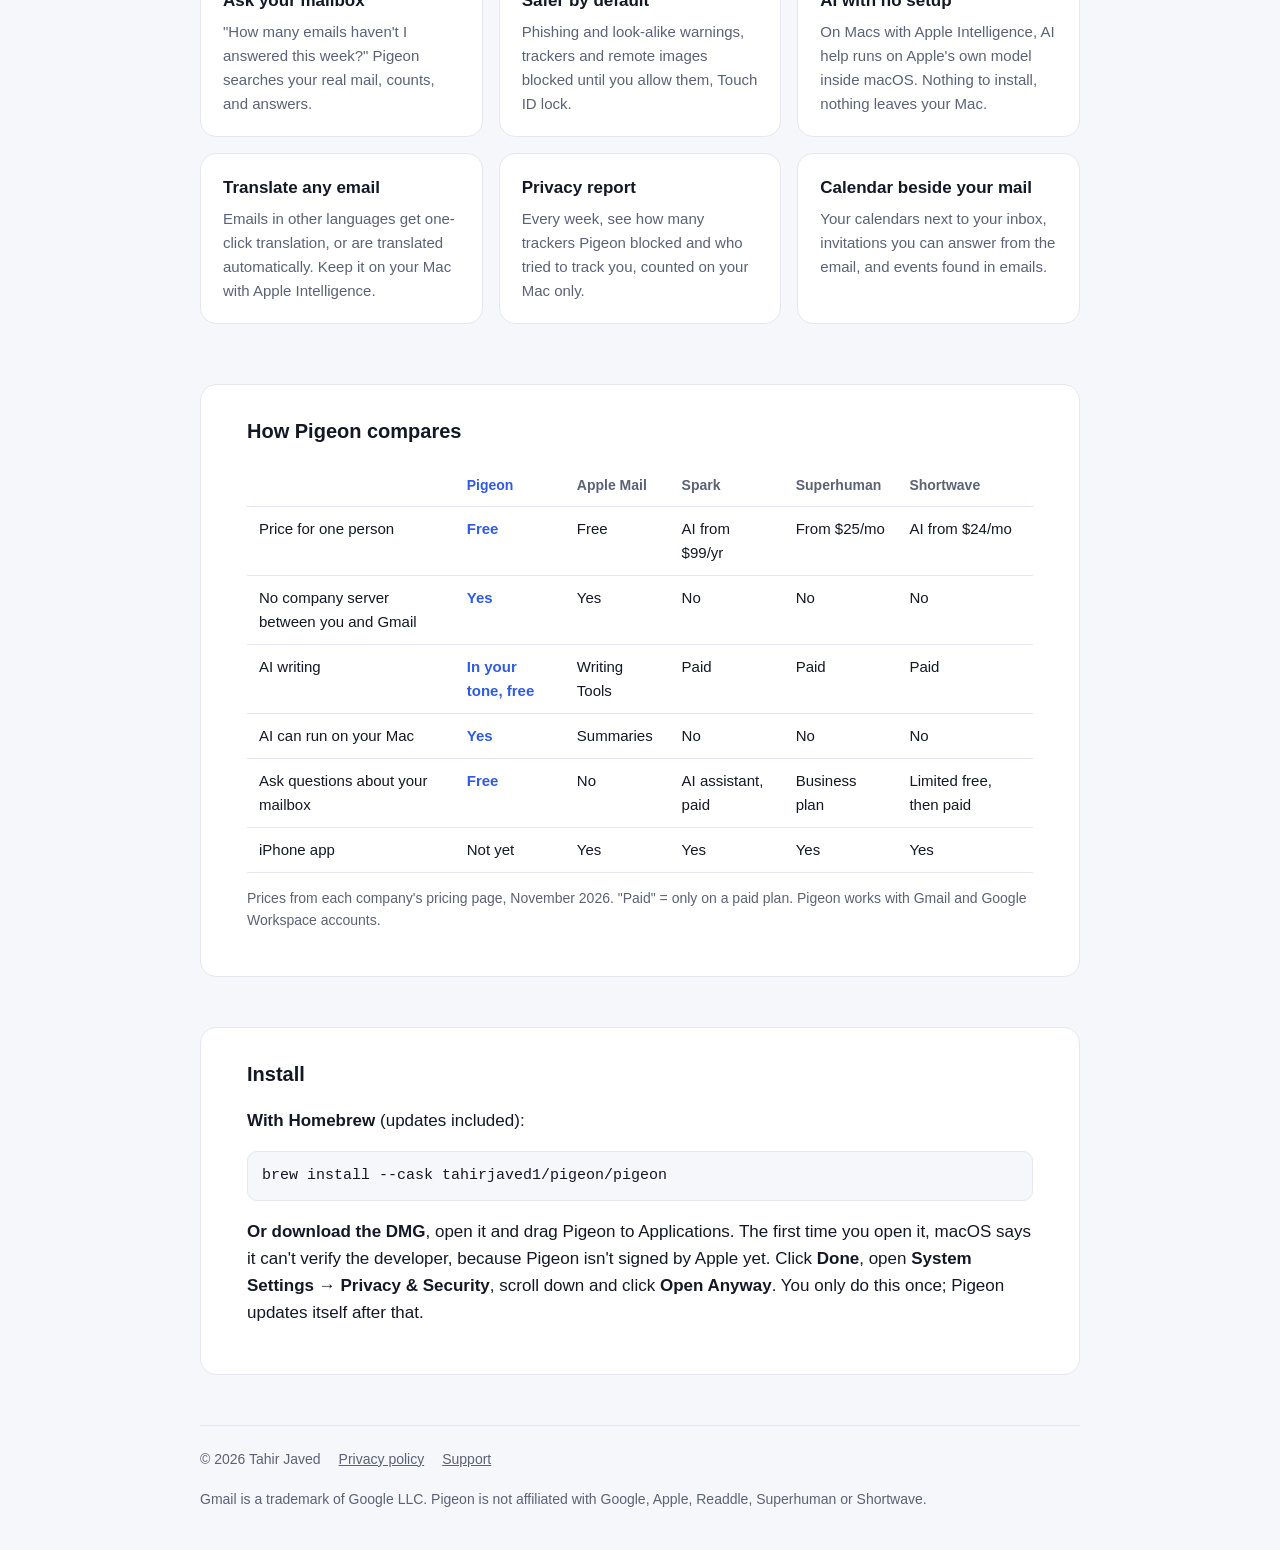
==== commit 8a7ceeb0: "Website for Pigeon 0.8.3" ====
--- a/docs/index.html
+++ b/docs/index.html
@@ -24,7 +24,7 @@
     <a class="btn primary" href="https://github.com/tahirjaved1/pigeon/releases/latest/download/Pigeon.dmg">Download for Mac</a>
     <a class="btn" href="#install">Install with Homebrew</a>
   </div>
-  <p class="small">Version 0.8.2 · macOS 13 Ventura or later · Apple Silicon and Intel · free</p>
+  <p class="small">Version 0.8.3 · macOS 13 Ventura or later · Apple Silicon and Intel · free</p>
 </section>
 
 <section class="usp">
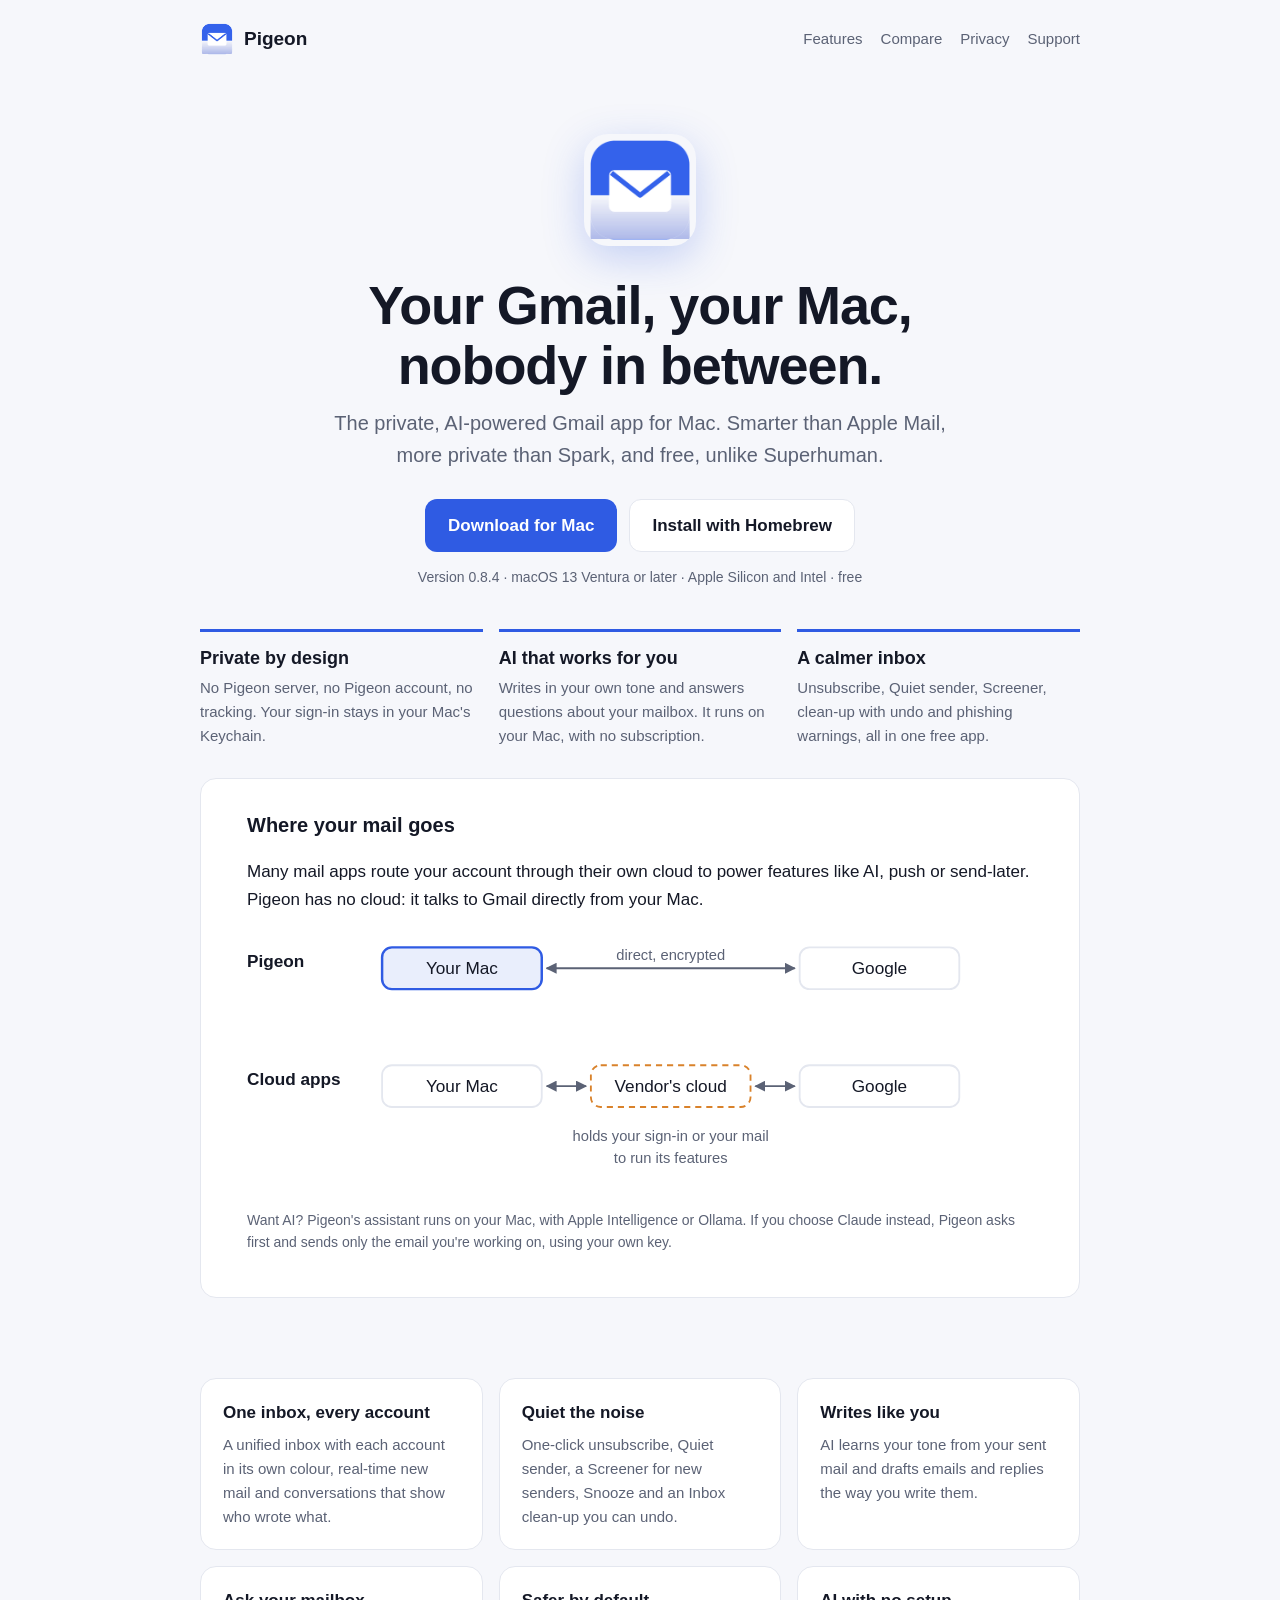
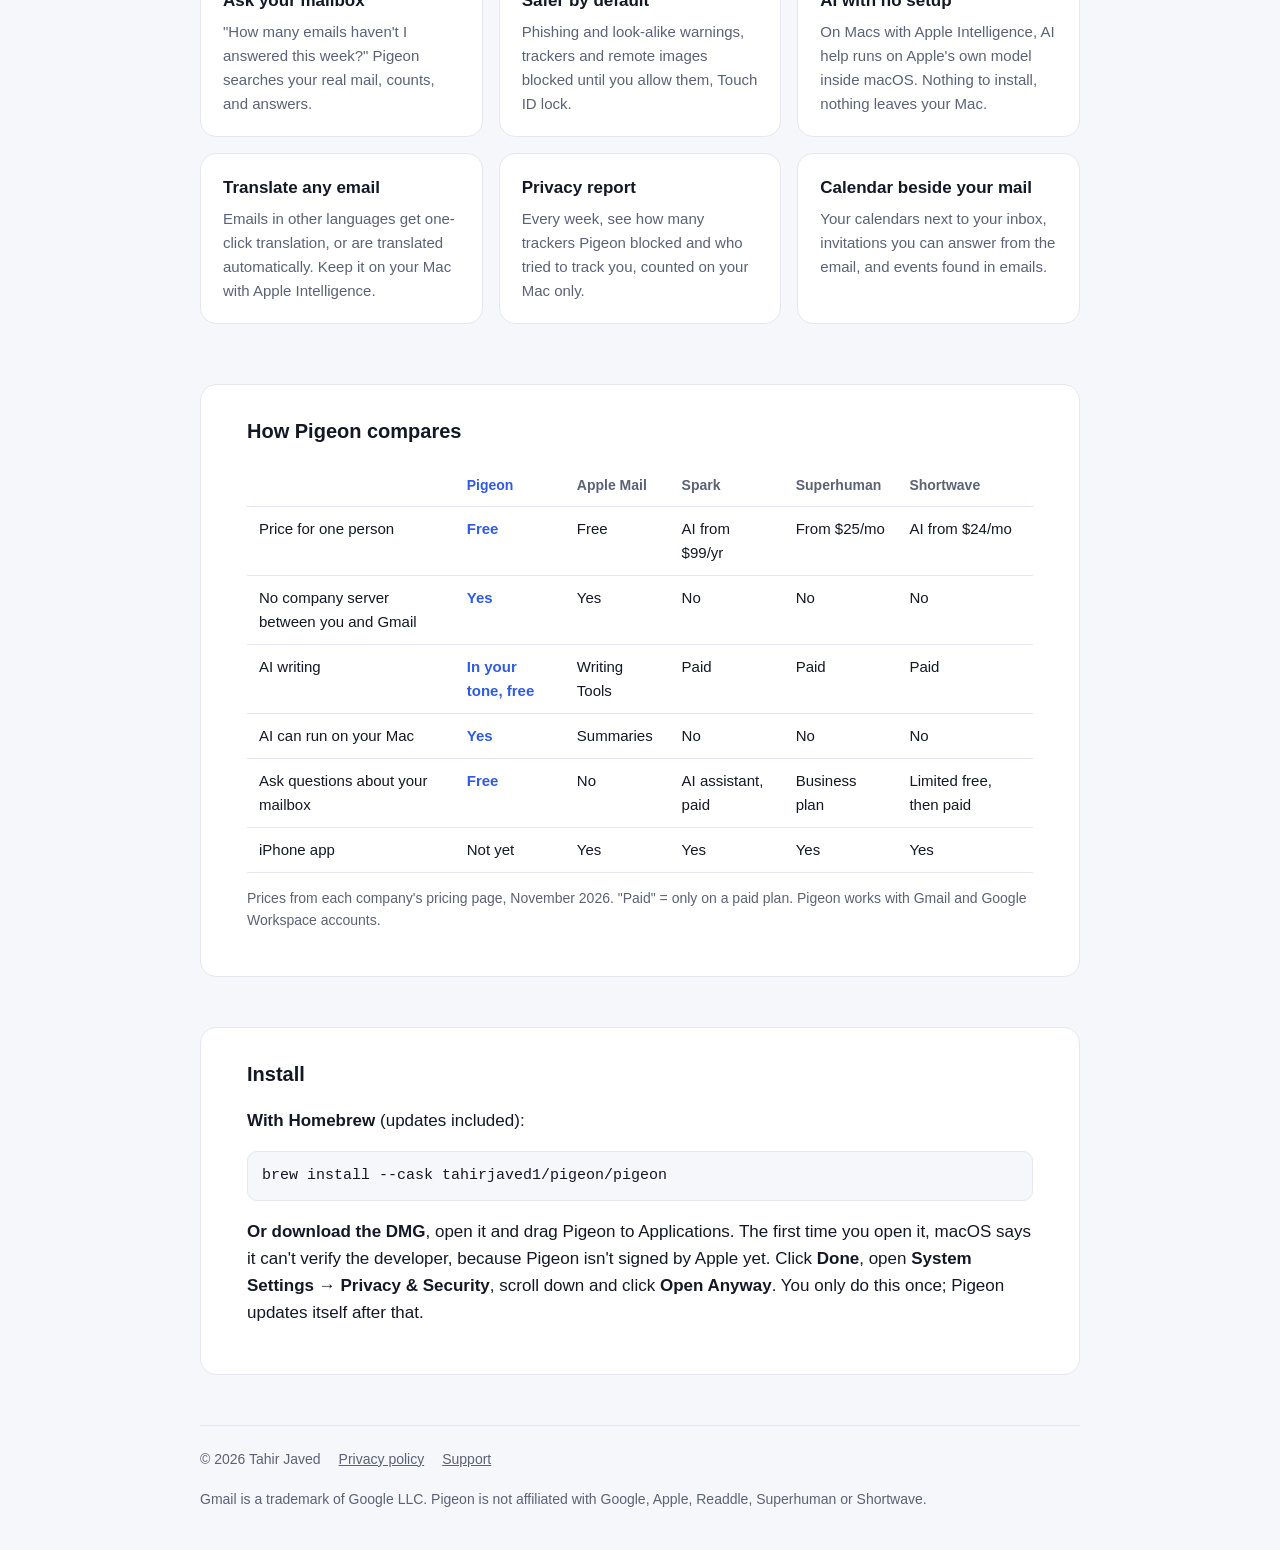
==== commit 6a31ed5b: "Website for Pigeon 0.8.4" ====
--- a/docs/index.html
+++ b/docs/index.html
@@ -24,7 +24,7 @@
     <a class="btn primary" href="https://github.com/tahirjaved1/pigeon/releases/latest/download/Pigeon.dmg">Download for Mac</a>
     <a class="btn" href="#install">Install with Homebrew</a>
   </div>
-  <p class="small">Version 0.8.3 · macOS 13 Ventura or later · Apple Silicon and Intel · free</p>
+  <p class="small">Version 0.8.4 · macOS 13 Ventura or later · Apple Silicon and Intel · free</p>
 </section>
 
 <section class="usp">
